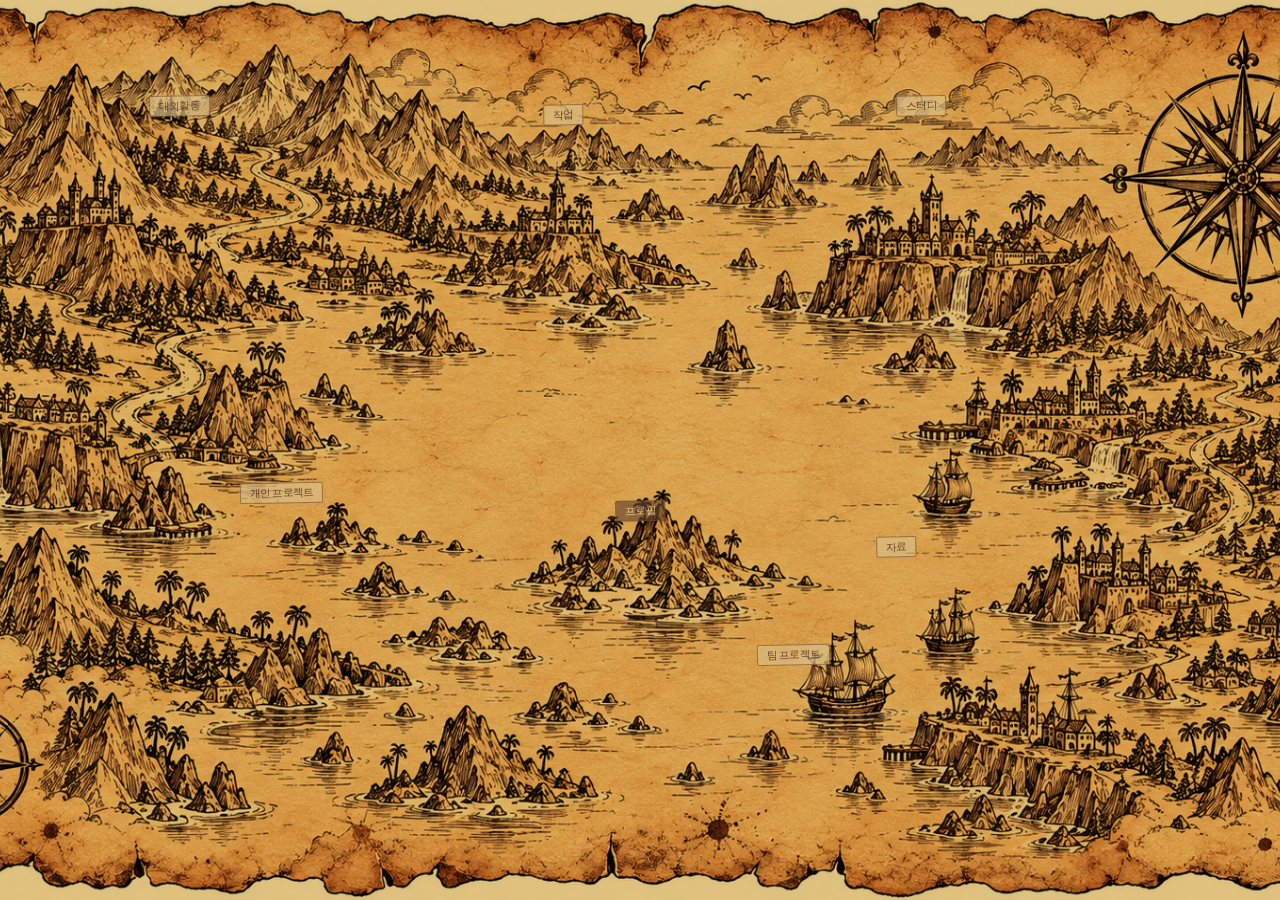
==== index.html @ 4d216008 "refactor: connect landmarks to natural map artwork" ====
<!doctype html>
<html lang="ko">
  <head>
    <meta charset="UTF-8" />
    <meta name="viewport" content="width=device-width, initial-scale=1.0" />
    <meta name="theme-color" content="#101728" />
    <meta name="description" content="보물지도를 따라 프로젝트를 탐방하는 2D 포트폴리오 게임" />
    <title>Dev Sky Archive — Portfolio World</title>
    <link rel="stylesheet" href="./src/styles.css?map=etched-v14" />
  </head>
  <body>
    <div class="app-shell">
      <header class="topbar">
        <button class="brand-button" id="brand-button" type="button" aria-label="하늘섬 맵으로 돌아가기">
          <span class="brand-mark" aria-hidden="true">✦</span>
          <span>
            <strong>DEV SKY ARCHIVE</strong>
            <small>MY PROJECT WORLD / 2026</small>
          </span>
        </button>
        <div class="topbar-status">
          <span class="status-dot"></span>
          <span id="topbar-mode">하늘맵</span>
          <span class="topbar-divider"></span>
          <span>포트폴리오 탐방</span>
        </div>
      </header>

      <main>
        <section class="screen sky-screen" id="sky-screen" aria-labelledby="sky-title">
          <h1 id="sky-title" class="sr-only"><span class="sky-title-line">프로젝트 하늘섬</span><span class="sky-title-line">탐방 월드</span></h1>

          <div class="sky-map-wrap">
            <div class="sky-stage" id="sky-stage" aria-label="프로젝트 보물지도">
              <div class="treasure-map" id="treasure-map"></div>
            </div>
          </div>
          <button class="archive-index-trigger" id="archive-index-trigger" type="button" aria-haspopup="dialog" aria-controls="archive-index-modal" hidden>ARCHIVE INDEX</button>
        </section>

        <div class="archive-modal is-hidden" id="archive-index-modal" role="dialog" aria-modal="true" aria-labelledby="archive-index-title" aria-hidden="true">
          <div class="archive-modal-panel">
            <div class="archive-modal-head">
              <div><p class="eyebrow">REPOSITORY INVENTORY / READ-ONLY</p><h2 id="archive-index-title">ARCHIVE INDEX</h2></div>
              <button class="archive-modal-close" id="archive-index-close" type="button" aria-label="아카이브 인덱스 닫기">ESC <span>×</span></button>
            </div>
            <p class="archive-modal-intro">전시로 큐레이션한 프로젝트뿐 아니라, 학습 기록·도구·실험 레포까지 전체 목록을 확인할 수 있어요.</p>
            <div class="archive-index-meta" id="archive-index-meta">INVENTORY LOADING…</div>
            <div class="archive-index-list" id="archive-index-list" aria-live="polite"></div>
          </div>
        </div>

        <section class="screen island-screen is-hidden" id="island-screen" aria-labelledby="island-title">
          <div class="island-toolbar">
            <button class="back-button" id="back-to-sky" type="button"><span>←</span> 하늘맵</button>
            <div class="island-heading"><p class="eyebrow" id="island-eyebrow">02 / TEAM PROJECTS</p><h1 id="island-title">TEAM PROJECTS</h1></div>
            <div class="island-help"><span class="keycap">WASD</span><span>이동</span><span class="keycap">E</span><span>열기</span></div>
          </div>
          <div class="island-content">
            <div class="game-frame">
              <div class="game-frame-top"><span id="island-subtitle">역할과 협업으로 완성한 것들</span><span class="mini-coords" id="mini-coords">X 48 / Y 32</span></div>
              <div class="game-viewport" id="game-viewport">
                <canvas id="game-canvas" width="960" height="540" aria-label="2D 탑다운 프로젝트 탐방 맵"></canvas>
                <div class="project-markers" id="project-markers"></div>
                <div class="interaction-toast" id="interaction-toast"><span class="toast-key">E</span><span id="interaction-text" aria-live="polite">프로젝트를 열어보기</span></div>
                <div class="player-bubble" aria-hidden="true"><span></span></div>
              </div>
              <div class="game-frame-bottom"><span>2D 프로젝트 탐방 월드</span><span id="island-count" aria-live="polite">프로젝트 전시 2개</span></div>
              <div class="asset-palette" id="asset-palette" aria-label="현재 월드 에셋 팔레트">
                <span class="asset-palette-label">월드 에셋</span>
                <span class="asset-chip" data-asset-id="grass"><i></i>잔디</span>
                <span class="asset-chip" data-asset-id="path"><i></i>길</span>
                <span class="asset-chip" data-asset-id="project-kiosk"><i></i>전시</span>
                <span class="asset-chip" data-asset-id="player"><i></i>플레이어</span>
              </div>
            </div>
            <aside class="island-side-panel">
              <div class="side-panel-label">섬 인덱스</div>
              <p id="island-description">팀 안에서 맡은 역할과 실제 기여를 한눈에 보여주는 섬.</p>
              <div class="project-index" id="project-index"></div>
              <div class="side-note"><span class="note-icon">✦</span><p>프로젝트 표지판에 가까이 가거나 아래 목록을 클릭하면 전시 화면이 열립니다.</p></div>
            </aside>
          </div>
        </section>

        <section class="screen project-screen is-hidden" id="project-screen" aria-labelledby="project-title">
          <div class="project-toolbar">
            <button class="back-button" id="back-to-island" type="button"><span>←</span> 섬으로 돌아가기</button>
            <span class="project-toolbar-meta" id="project-toolbar-meta">프로젝트 전시 / 01</span>
            <button class="close-project" id="close-project" type="button" aria-label="전시 닫기">ESC <span>×</span></button>
          </div>
          <div class="project-exhibit" id="project-exhibit"></div>
        </section>
      </main>
    </div>
    <script type="module" src="./src/app.js?map=etched-v14"></script>
  </body>
</html>
---- src/styles.css ----
:root {
  --ink: #202a3c;
  --muted: #69748a;
  --line: rgba(32, 42, 60, 0.12);
  --cream: #f8f3e9;
  --paper: #fffdf8;
  --night: #111a2b;
  --night-soft: #18243a;
  --sky: #cde7f3;
  --accent: #ff9b71;
  font-family: Inter, ui-sans-serif, system-ui, -apple-system, BlinkMacSystemFont, "Segoe UI", sans-serif;
  color: var(--ink);
  background: var(--night);
  font-synthesis: none;
}

* { box-sizing: border-box; }

html, body { min-height: 100%; margin: 0; }

body {
  min-width: 320px;
  background: var(--night);
  color: var(--ink);
  overflow-x: hidden;
}

button { font: inherit; }

button:focus-visible { outline: 3px solid #f7c66b; outline-offset: 4px; }

.app-shell { min-height: 100vh; position: relative; overflow-x: hidden; background: var(--night); }

.topbar {
  position: fixed;
  z-index: 20;
  inset: 0 0 auto;
  height: 74px;
  display: flex;
  align-items: center;
  justify-content: space-between;
  padding: 0 42px;
  color: #fffaf0;
  background: rgba(17, 26, 43, 0.88);
  border-bottom: 1px solid rgba(255, 255, 255, .09);
  backdrop-filter: blur(18px);
}

.brand-button, .back-button, .close-project { border: 0; cursor: pointer; }

.brand-button { display: flex; align-items: center; gap: 12px; padding: 0; color: inherit; background: transparent; text-align: left; }
.brand-button strong, .brand-button small { display: block; }
.brand-button strong { font: 700 12px/1 ui-monospace, SFMono-Regular, Consolas, monospace; letter-spacing: .12em; }
.brand-button small { margin-top: 6px; color: rgba(255,255,255,.46); font: 10px/1 ui-monospace, SFMono-Regular, Consolas, monospace; letter-spacing: .1em; }
.brand-mark { display: grid; place-items: center; width: 28px; height: 28px; color: #f7c66b; font-size: 22px; }
.topbar-status { display: flex; align-items: center; gap: 10px; color: rgba(255,255,255,.58); font: 10px ui-monospace, SFMono-Regular, Consolas, monospace; letter-spacing: .1em; }
.status-dot { width: 7px; height: 7px; border-radius: 50%; background: #70d0ac; box-shadow: 0 0 0 4px rgba(112,208,172,.1); }
.topbar-divider { height: 14px; width: 1px; background: rgba(255,255,255,.18); }

.screen { min-height: 100vh; padding-top: 74px; }
.is-hidden { display: none !important; }

/* Treasure-map landing screen */
.sky-screen {
  position: relative;
  display: grid;
  grid-template-columns: minmax(320px, .8fr) minmax(520px, 1.65fr);
  grid-template-rows: 1fr auto;
  gap: 24px;
  min-height: 100svh;
  min-height: 100dvh;
  padding: 108px 6vw 26px;
  color: var(--ink);
  background: linear-gradient(180deg, #d8edf3 0%, #c5e4ef 72%, #b6d9e2 100%);
}

.sky-screen::before, .sky-screen::after { content: ""; position: absolute; border-radius: 50%; pointer-events: none; filter: blur(2px); }
.sky-screen::before { width: 520px; height: 180px; right: -80px; top: 110px; background: rgba(255,255,255,.33); transform: rotate(-10deg); }
.sky-screen::after { width: 470px; height: 140px; left: -160px; bottom: 88px; background: rgba(255,255,255,.36); transform: rotate(7deg); }

.sky-intro { position: relative; z-index: 1; align-self: center; max-width: 410px; padding-bottom: 32px; }
.eyebrow { margin: 0 0 18px; color: var(--muted); font: 700 10px/1.2 ui-monospace, SFMono-Regular, Consolas, monospace; letter-spacing: .16em; }
.sky-intro h1 { margin: 0; font-size: clamp(38px, 4vw, 68px); line-height: .98; letter-spacing: -.07em; font-weight: 790; }
.sky-title-line { display: block; overflow-wrap: normal; white-space: nowrap; }
.sky-intro h1 em { color: #596b83; font-style: normal; }
.intro-copy { margin: 26px 0 24px; color: #627389; font-size: 14px; line-height: 1.8; }
.intro-hint { display: inline-flex; align-items: center; gap: 10px; padding: 12px 15px; color: #32465c; background: rgba(255,255,255,.45); border: 1px solid rgba(56,83,104,.16); border-radius: 4px; font: 700 10px ui-monospace, SFMono-Regular, Consolas, monospace; letter-spacing: .1em; }
.mouse-icon { display: grid; place-items: center; width: 17px; height: 17px; color: #f17a67; border: 1px solid currentColor; border-radius: 50%; font-size: 15px; }

.sky-map-wrap { position: relative; z-index: 1; min-height: 500px; align-self: stretch; }
.sky-map-label { display: flex; justify-content: space-between; color: rgba(40,64,82,.78); font: 10px ui-monospace, SFMono-Regular, Consolas, monospace; letter-spacing: .1em; }
.label-top { position: absolute; inset: 0 0 auto; }
.label-bottom { position: absolute; inset: auto 0 0; color: rgba(40,64,82,.68); }
.sky-stage { position: absolute; inset: 30px 0 31px; overflow: hidden; perspective: 900px; }
.sky-stage::before { content: ""; position: absolute; inset: 8% 8%; border: 1px dashed rgba(66, 110, 130, .18); border-radius: 50%; transform: rotateX(68deg) rotateZ(-4deg) scale(1.1); }
.sky-stage::after { content: ""; position: absolute; left: 50%; top: 51%; width: 230px; height: 80px; border-radius: 50%; background: rgba(101, 155, 173, .15); transform: translate(-50%,-50%) rotateX(68deg); filter: blur(14px); }

.cloud { position: absolute; border-radius: 50%; background: rgba(255,255,255,.58); filter: blur(1px); }
.cloud::before, .cloud::after { content: ""; position: absolute; border-radius: inherit; background: inherit; }
.cloud-a { width: 170px; height: 35px; left: 3%; top: 30%; }
.cloud-a::before { width: 76px; height: 56px; left: 35px; top: -22px; }
.cloud-a::after { width: 62px; height: 44px; left: 94px; top: -12px; }
.cloud-b { width: 190px; height: 38px; right: 2%; bottom: 21%; }
.cloud-b::before { width: 95px; height: 62px; left: 26px; top: -27px; }
.cloud-b::after { width: 71px; height: 50px; right: 16px; top: -18px; }
.cloud-c { width: 90px; height: 20px; left: 47%; top: 4%; opacity: .55; }

.route { position: absolute; height: 1px; border-top: 1px dashed rgba(65, 104, 126, .35); transform-origin: left center; }
.route-one { width: 190px; left: 30%; top: 42%; transform: rotate(-30deg); }
.route-two { width: 215px; left: 41%; top: 50%; transform: rotate(25deg); }
.route-three { width: 150px; left: 32%; top: 67%; transform: rotate(-2deg); }
.map-center-marker { position: absolute; left: 49%; top: 52%; z-index: 2; display: grid; place-items: center; color: #5c7082; font: 9px ui-monospace, SFMono-Regular, Consolas, monospace; letter-spacing: .12em; transform: translate(-50%, -50%); }
.map-center-marker i { display: block; width: 14px; height: 14px; margin-top: 8px; border: 2px solid #f17a67; border-radius: 50%; background: #fff4df; box-shadow: 0 0 0 7px rgba(241,122,103,.12); }

#island-list { position: absolute; inset: 0; }
.island-button { position: absolute; left: var(--island-x); top: var(--island-y); z-index: 3; width: 152px; height: 122px; padding: 0; border: 0; background: transparent; cursor: pointer; transform: translate(-50%, -50%) scale(var(--island-scale)) rotateX(55deg) rotateZ(-4deg); transform-style: preserve-3d; transition: transform .3s ease, filter .3s ease; }
.island-button:hover { z-index: 6; filter: saturate(1.12); transform: translate(-50%, -50%) scale(calc(var(--island-scale) * 1.08)) rotateX(55deg) rotateZ(-4deg) translateY(-8px); }
.island-button:focus-visible { z-index: 7; outline: 2px solid #f17a67; outline-offset: 8px; filter: saturate(1.15) drop-shadow(0 12px 12px rgba(43, 74, 92, .2)); transform: translate(-50%, -50%) scale(calc(var(--island-scale) * 1.08)) rotateX(55deg) rotateZ(-4deg) translateY(-8px); }
.island-shadow { position: absolute; left: 8px; top: 21px; width: 140px; height: 94px; border-radius: 40% 60% 55% 45%; background: rgba(74, 112, 135, .33); transform: translateZ(-22px) translateY(17px) scale(.94); filter: blur(6px); }
.island-rock { position: absolute; left: 12px; top: 15px; width: 130px; height: 84px; clip-path: polygon(6% 32%, 19% 12%, 39% 4%, 62% 11%, 91% 22%, 98% 51%, 83% 74%, 57% 86%, 32% 82%, 9% 68%); background: #6c7183; transform: translateZ(-6px) translateY(22px); }
.island-land { position: absolute; left: 2px; top: 0; width: 146px; height: 80px; clip-path: polygon(6% 34%, 18% 9%, 39% 1%, 63% 10%, 91% 21%, 98% 48%, 83% 68%, 57% 82%, 31% 79%, 8% 61%); background: var(--island-color); box-shadow: inset 0 -8px 0 rgba(45,64,73,.16); }
.island-land::before { content: ""; position: absolute; inset: 15px 25px 18px; background: rgba(255,255,255,.16); clip-path: polygon(0 30%, 26% 0, 52% 15%, 81% 10%, 100% 40%, 74% 88%, 36% 100%, 10% 75%); }
.island-land i { position: absolute; display: block; width: 14px; height: 20px; border-radius: 50% 50% 45% 45%; background: #4e936d; box-shadow: 5px 4px 0 #367557; }
.island-land i:nth-child(1) { left: 30px; top: 24px; }.island-land i:nth-child(2) { left: 83px; top: 33px; transform: scale(.75); }.island-land i:nth-child(3) { left: 109px; top: 15px; transform: scale(.65); }
.island-flag { position: absolute; z-index: 3; top: 3px; left: 62px; display: grid; place-items: center; width: 26px; height: 21px; color: #fff7eb; background: #31435a; border-radius: 3px 3px 3px 0; transform: translateZ(9px); font: 700 10px ui-monospace, monospace; }
.island-card { position: absolute; z-index: 4; left: 50%; top: 48px; display: grid; justify-items: center; min-width: 110px; padding: 9px 12px 8px; color: #25344b; background: rgba(255,253,248,.93); border: 1px solid rgba(36,52,75,.14); border-radius: 4px; box-shadow: 0 9px 0 rgba(49,70,84,.12), 0 16px 24px rgba(55,96,116,.14); transform: translateZ(26px) translateX(-50%) rotateX(-55deg) rotateZ(4deg); }
.island-icon { color: var(--island-color); font-size: 18px; line-height: 18px; }
.island-name { margin-top: 4px; font: 800 11px ui-monospace, SFMono-Regular, Consolas, monospace; letter-spacing: .08em; }
.island-subtitle { margin-top: 4px; color: #8b96a5; font: 8px ui-monospace, SFMono-Regular, Consolas, monospace; letter-spacing: .1em; }

.sky-footer { position: relative; z-index: 1; grid-column: 1 / -1; display: flex; align-items: end; justify-content: space-between; padding-top: 19px; border-top: 1px solid rgba(43, 74, 92, .14); }
.footer-kicker { display: block; margin-bottom: 7px; color: #536d80; font: 9px ui-monospace, monospace; letter-spacing: .12em; }
.sky-footer strong { color: #233b50; font-size: 13px; }
.sky-footer-tools { display: flex; align-items: end; gap: 24px; }
.sky-legend { display: flex; gap: 18px; color: #6c8291; font: 9px ui-monospace, monospace; letter-spacing: .08em; }
.legend-dot { display: inline-block; width: 7px; height: 7px; margin-right: 5px; border-radius: 50%; background: var(--accent); }.legend-team { background: #8aa8ff; }.legend-lab { background: #8dceb5; }
.archive-index-trigger { display: inline-flex; align-items: center; gap: 12px; padding: 10px 12px; color: #29435a; background: rgba(255,253,248,.62); border: 1px solid rgba(48,76,96,.28); border-radius: 3px; cursor: pointer; font: 700 9px ui-monospace, monospace; letter-spacing: .08em; transition: background .2s ease, transform .2s ease, border-color .2s ease; }.archive-index-trigger span { color: #5f7787; font-size: 8px; }.archive-index-trigger:hover, .archive-index-trigger:focus-visible { background: rgba(255,253,248,.96); border-color: rgba(48,76,96,.5); transform: translateY(-2px); }
.archive-modal { position: fixed; z-index: 30; inset: 0; display: grid; place-items: center; padding: 90px 5vw 32px; background: rgba(12, 21, 34, .68); backdrop-filter: blur(12px); }.archive-modal-panel { display: flex; flex-direction: column; width: min(920px, 100%); max-height: min(760px, calc(100vh - 122px)); padding: 30px 32px 25px; overflow: hidden; color: #fffaf0; background: #152238; border: 1px solid rgba(255,255,255,.15); box-shadow: 0 28px 90px rgba(0,0,0,.35); }.archive-modal-head { display: flex; align-items: start; justify-content: space-between; gap: 20px; }.archive-modal-head .eyebrow { margin-bottom: 10px; color: #f7c66b; }.archive-modal-head h2 { margin: 0; color: #fff9ec; font-size: clamp(28px, 5vw, 52px); letter-spacing: -.06em; }.archive-modal-close { display: inline-flex; align-items: center; gap: 10px; padding: 5px 0; color: rgba(255,255,255,.55); background: transparent; border: 0; cursor: pointer; font: 10px ui-monospace, monospace; }.archive-modal-close span { color: #f7c66b; font-size: 20px; }.archive-modal-intro { max-width: 640px; margin: 18px 0 10px; color: rgba(255,255,255,.6); font-size: 13px; line-height: 1.65; }.archive-index-meta { padding: 10px 0 14px; color: #8fd0bd; border-bottom: 1px solid rgba(255,255,255,.1); font: 9px ui-monospace, monospace; letter-spacing: .1em; }.archive-index-list { display: grid; gap: 22px; padding: 20px 3px 5px 0; overflow: auto; scrollbar-color: #405778 transparent; }.archive-index-group { display: grid; gap: 10px; }.archive-index-group-head { display: flex; align-items: center; justify-content: space-between; color: #f7c66b; }.archive-index-group-head h3 { margin: 0; font: 10px ui-monospace, monospace; letter-spacing: .13em; }.archive-index-group-head span { color: rgba(255,255,255,.35); font: 10px ui-monospace, monospace; }.archive-index-items { display: grid; grid-template-columns: repeat(2, minmax(0, 1fr)); gap: 7px; }.archive-index-item { display: flex; align-items: start; justify-content: space-between; gap: 12px; min-height: 66px; padding: 11px 12px; background: rgba(255,255,255,.045); border: 1px solid rgba(255,255,255,.08); }.archive-index-item strong { display: block; color: rgba(255,255,255,.87); font-size: 12px; }.archive-index-item p { margin: 5px 0 0; color: rgba(255,255,255,.44); font-size: 10px; line-height: 1.4; }.archive-index-item > span { flex: 0 0 auto; max-width: 120px; color: rgba(255,255,255,.3); text-align: right; font: 8px/1.4 ui-monospace, monospace; }.archive-index-empty { color: rgba(255,255,255,.55); font-size: 13px; line-height: 1.6; }

/* 2D top-down island */
.island-screen, .project-screen { color: #fffaf0; background: var(--night); }
.island-toolbar, .project-toolbar { position: relative; z-index: 2; display: flex; align-items: center; justify-content: space-between; min-height: 106px; padding: 26px 5vw 20px; border-bottom: 1px solid rgba(255,255,255,.09); }
.back-button { display: inline-flex; align-items: center; gap: 10px; padding: 10px 0; color: rgba(255,255,255,.72); background: transparent; font: 700 10px ui-monospace, monospace; letter-spacing: .1em; transition: color .2s ease; }.back-button:hover { color: #fff5df; }.back-button span { color: #f7c66b; font-size: 18px; }
.island-heading { position: absolute; left: 50%; text-align: center; transform: translateX(-50%); }.island-heading .eyebrow { margin-bottom: 9px; color: rgba(255,255,255,.48); }.island-heading h1 { margin: 0; color: #fff8ec; font-size: clamp(20px, 2vw, 30px); letter-spacing: -.04em; }
.island-help { display: flex; align-items: center; gap: 8px; color: rgba(255,255,255,.42); font: 9px ui-monospace, monospace; letter-spacing: .1em; }.keycap { display: inline-grid; place-items: center; min-width: 27px; height: 24px; padding: 0 6px; color: #dce8e8; background: #273852; border: 1px solid #425474; border-bottom-width: 3px; border-radius: 4px; font-weight: 700; }
.island-content { display: grid; grid-template-columns: minmax(0, 1fr) 260px; gap: 26px; max-width: 1380px; margin: 0 auto; padding: 38px 5vw 46px; }
.game-frame { min-width: 0; padding: 12px; background: #202e45; border: 1px solid rgba(255,255,255,.14); box-shadow: 0 26px 55px rgba(0,0,0,.22); }.game-frame-top, .game-frame-bottom { display: flex; justify-content: space-between; padding: 6px 3px 11px; color: rgba(255,255,255,.47); font: 9px ui-monospace, monospace; letter-spacing: .1em; }.game-frame-bottom { padding: 11px 3px 1px; color: rgba(255,255,255,.32); }.mini-coords { color: var(--island-accent); }
.game-viewport { position: relative; overflow: hidden; aspect-ratio: 16 / 9; background: #b8d8bd; border: 2px solid #0b1422; image-rendering: pixelated; }.game-viewport canvas { display: block; width: 100%; height: 100%; image-rendering: pixelated; }
.project-markers { position: absolute; inset: 0; pointer-events: none; }.project-marker { position: absolute; left: var(--marker-left); top: var(--marker-top); display: grid; justify-items: center; padding: 0; color: #26374d; border: 0; background: transparent; cursor: pointer; pointer-events: auto; transform: translate(-50%, -50%); transition: filter .2s ease, transform .2s ease; }.project-marker:hover, .project-marker:focus-visible { z-index: 2; filter: drop-shadow(0 7px 5px rgba(31, 43, 65, .25)); transform: translate(-50%, -50%) scale(1.06); }.project-marker:hover .marker-label, .project-marker:focus-visible .marker-label { color: #fff9e8; background: #1f2b41; }.project-marker:focus-visible { outline: 2px solid #f7c66b; outline-offset: 7px; }.marker-pulse { position: absolute; top: 5px; width: 35px; height: 35px; border: 2px solid var(--marker-color); border-radius: 50%; opacity: .35; animation: pulse 1.8s infinite; }.marker-pin { position: relative; display: grid; place-items: center; width: 29px; height: 29px; color: #fff6e3; background: var(--marker-color); border: 2px solid #fff5db; border-radius: 50%; box-shadow: 0 5px 0 rgba(37,56,66,.3); font-size: 17px; }.marker-label { position: relative; margin-top: 9px; padding: 4px 6px; color: #30465a; background: rgba(255,251,237,.88); font: 700 9px ui-monospace, monospace; letter-spacing: .06em; }
@keyframes pulse { 0%,100% { transform: scale(.86); opacity: .2; } 50% { transform: scale(1.2); opacity: .6; } }
.interaction-toast { position: absolute; left: 50%; bottom: 20px; display: flex; align-items: center; gap: 9px; padding: 8px 11px; color: #fef4dc; background: rgba(25,37,54,.9); border: 1px solid rgba(255,255,255,.16); border-radius: 3px; opacity: 0; transform: translate(-50%, 10px); transition: opacity .2s ease, transform .2s ease; pointer-events: none; font: 10px ui-monospace, monospace; }.interaction-toast.is-visible { opacity: 1; transform: translate(-50%, 0); }.toast-key { display: grid; place-items: center; width: 22px; height: 22px; color: #1d2c42; background: #f7c66b; border-radius: 3px; font-weight: 800; }
.island-side-panel { align-self: start; padding-top: 12px; }.side-panel-label, .dossier-label { color: rgba(255,255,255,.36); font: 9px ui-monospace, monospace; letter-spacing: .15em; }.island-side-panel > p { margin: 13px 0 28px; color: rgba(255,255,255,.66); font-size: 13px; line-height: 1.7; }.project-index { display: grid; gap: 8px; }.project-index-item { display: grid; grid-template-columns: 27px 1fr 18px; gap: 10px; align-items: start; padding: 13px 9px; color: #fdf3df; text-align: left; background: #19263a; border: 1px solid rgba(255,255,255,.08); cursor: pointer; transition: transform .2s ease, border-color .2s ease, background .2s ease; }.project-index-item:hover { background: #273852; border-color: rgba(247,198,107,.45); transform: translateX(-4px); }.index-number { color: #f7c66b; font: 10px ui-monospace, monospace; }.project-index-item strong, .project-index-item small { display: block; }.project-index-item strong { font-size: 12px; }.project-index-item small { margin-top: 5px; color: rgba(255,255,255,.43); font-size: 10px; line-height: 1.4; }.index-arrow { color: rgba(255,255,255,.4); font-size: 18px; }.side-note { display: flex; gap: 10px; margin-top: 32px; padding-top: 18px; border-top: 1px solid rgba(255,255,255,.09); }.note-icon { color: #f7c66b; }.side-note p { margin: 0; color: rgba(255,255,255,.4); font-size: 11px; line-height: 1.6; }

/* Project exhibit */
.exhibit-meta { display: grid; gap: 7px; margin-top: 22px; padding-top: 15px; border-top: 1px solid rgba(255,255,255,.1); }.exhibit-meta span { display: flex; flex-wrap: wrap; gap: 8px; color: rgba(255,255,255,.55); font: 9px/1.4 ui-monospace, monospace; }.exhibit-meta b { min-width: 98px; color: var(--project-color); font-weight: 500; letter-spacing: .08em; }
.project-screen { min-height: 100vh; background: radial-gradient(circle at 68% 20%, #2a3853, #111a2b 54%); }.project-toolbar { min-height: 86px; }.project-toolbar-meta { color: rgba(255,255,255,.42); font: 9px ui-monospace, monospace; letter-spacing: .12em; }.close-project { display: inline-flex; align-items: center; gap: 10px; padding: 8px 0; color: rgba(255,255,255,.48); background: transparent; font: 10px ui-monospace, monospace; letter-spacing: .08em; }.close-project:hover { color: #fff7e7; }.close-project span { color: #f7c66b; font-size: 21px; }
.project-exhibit { max-width: 1360px; margin: 0 auto; padding: 60px 5vw 80px; }.exhibit-grid { display: grid; grid-template-columns: minmax(230px, .75fr) minmax(390px, 1.3fr) minmax(210px, .72fr); gap: 50px; align-items: center; }.exhibit-copy { align-self: center; }.exhibit-copy .eyebrow { color: var(--project-color); }.exhibit-copy h1 { margin: 0; color: #fff9ec; font-size: clamp(50px, 6vw, 94px); line-height: .88; letter-spacing: -.08em; }.exhibit-summary { max-width: 300px; margin: 25px 0; color: rgba(255,255,255,.67); font-size: 15px; line-height: 1.6; }.project-tags { display: flex; flex-wrap: wrap; gap: 7px; }.project-tags span { padding: 6px 8px; color: #d7e4e6; background: rgba(255,255,255,.08); border: 1px solid rgba(255,255,255,.1); border-radius: 2px; font: 9px ui-monospace, monospace; }.exhibit-actions { display: flex; align-items: center; gap: 16px; margin-top: 30px; }.primary-action { display: inline-flex; align-items: center; padding: 11px 13px; color: #25344a; background: var(--project-color); border: 0; border-radius: 3px; cursor: pointer; font: 700 10px ui-monospace, monospace; text-decoration: none; }.primary-action:disabled { cursor: not-allowed; opacity: .62; }.primary-action span { margin-left: 8px; font-size: 15px; }.text-action { padding: 0; color: rgba(255,255,255,.46); background: transparent; border: 0; cursor: pointer; font-size: 11px; }.text-action:hover { color: #fff7e7; }
.exhibit-visual-wrap { position: relative; min-width: 0; padding-top: 22px; }.visual-kicker { position: absolute; inset: 0 0 auto; display: flex; justify-content: space-between; color: rgba(255,255,255,.36); font: 9px ui-monospace, monospace; letter-spacing: .12em; }.preview-window { position: relative; z-index: 1; aspect-ratio: 1.15 / 1; overflow: hidden; padding: 18px; color: #2c3a4f; background: #f6f1e7; border: 8px solid #26354d; box-shadow: 14px 18px 0 rgba(9,17,30,.24), 0 0 0 1px rgba(255,255,255,.14); transform: rotate(-2deg); }.preview-nav { display: flex; align-items: center; justify-content: space-between; color: #8490a0; font: 9px ui-monospace, monospace; }.preview-logo { color: #354158; font-weight: 800; letter-spacing: .05em; }.preview-avatar { display: grid; place-items: center; width: 22px; height: 22px; color: #fff6eb; background: var(--project-color); border-radius: 50%; font: 8px ui-monospace, monospace; }.archive-window { color: #4d426b; background: #f1e8f7; }.archive-window .preview-logo { color: #45375f; }.archive-live { color: #9678bd; font-size: 8px; }.archive-stage { position: relative; height: 205px; margin-top: 17px; overflow: hidden; background: linear-gradient(145deg, #cbe8dc 0 55%, #a8d5c8 55%); border: 1px solid #b4d2c6; }.archive-stage::before, .archive-stage::after { position: absolute; content: ''; border-radius: 50%; background: rgba(255,255,255,.35); }.archive-stage::before { width: 120px; height: 45px; left: 24px; top: 24px; }.archive-stage::after { width: 150px; height: 50px; right: -25px; bottom: 22px; }.archive-route { position: absolute; height: 2px; border-top: 2px dashed rgba(115,94,156,.55); transform-origin: left center; }.archive-route-one { width: 132px; left: 28%; top: 34%; transform: rotate(28deg); }.archive-route-two { width: 125px; left: 45%; top: 67%; transform: rotate(-27deg); }.archive-island { position: absolute; z-index: 1; display: grid; place-items: center; width: 48px; height: 34px; color: #fff9ed; background: #b897d5; border: 3px solid #fff3df; border-radius: 50%; box-shadow: 0 7px 0 rgba(101,77,121,.18); font: 700 9px ui-monospace, monospace; font-style: normal; }.archive-island-one { left: 19%; top: 20%; }.archive-island-two { left: 45%; top: 50%; background: #ee9f83; }.archive-island-three { right: 13%; top: 27%; background: #79c4b2; }.archive-player { position: absolute; z-index: 2; left: 49%; bottom: 16%; padding: 4px 5px; color: #fff9ed; background: #4d426b; font: 8px ui-monospace, monospace; }.archive-caption { margin-top: 15px; color: #8a7398; text-align: center; font: 9px ui-monospace, monospace; }
.exhibit-dossier { align-self: stretch; padding: 17px 0 0 25px; border-left: 1px solid rgba(255,255,255,.12); }.dossier-block { padding: 21px 0; border-bottom: 1px solid rgba(255,255,255,.1); }.dossier-block > span { display: block; margin-bottom: 10px; color: var(--project-color); font: 9px ui-monospace, monospace; letter-spacing: .13em; }.dossier-block strong { display: block; color: rgba(255,255,255,.8); font-size: 12px; line-height: 1.6; }.flow-list { display: grid; gap: 12px; }.flow-list > div { position: relative; display: grid; grid-template-columns: 25px 1fr; gap: 8px; align-items: center; }.flow-list i { display: grid; place-items: center; width: 22px; height: 22px; color: #233149; background: var(--project-color); border-radius: 50%; font: 9px ui-monospace, monospace; font-style: normal; }.flow-list b { color: rgba(255,255,255,.72); font-size: 11px; font-weight: 500; }.flow-arrow { position: absolute; left: 7px; top: 24px; color: rgba(255,255,255,.26); font-size: 12px; }.dossier-note p { margin: 0; color: rgba(255,255,255,.54); font-size: 11px; line-height: 1.7; }.timeline-list { display: grid; gap: 13px; }.timeline-item { display: grid; grid-template-columns: 27px 1fr; gap: 8px; align-items: start; }.timeline-phase { display: grid; place-items: center; width: 23px; height: 23px; color: #233149; background: var(--project-color); border-radius: 50%; font: 8px ui-monospace, monospace; }.timeline-item strong { color: rgba(255,255,255,.78); font-size: 11px; }.timeline-item p { margin: 4px 0 0; color: rgba(255,255,255,.48); font-size: 10px; line-height: 1.55; }.timeline-source { display: block; margin-top: 15px; color: rgba(255,255,255,.27); font: 8px ui-monospace, monospace; line-height: 1.5; }

@media (max-width: 1050px) {
  .sky-screen { grid-template-columns: 1fr; grid-template-rows: auto 520px auto; padding-top: 120px; }.sky-intro { max-width: 700px; padding-bottom: 0; }.sky-intro h1 { font-size: clamp(42px, 7vw, 70px); }.sky-map-wrap { min-height: 520px; }.sky-footer-tools { flex-direction: column; align-items: end; gap: 12px; }.exhibit-grid { grid-template-columns: 1fr 1.2fr; gap: 34px; }.exhibit-dossier { grid-column: 1 / -1; display: grid; grid-template-columns: .7fr 1fr 1.2fr; gap: 24px; padding: 24px 0 0; border-top: 1px solid rgba(255,255,255,.12); border-left: 0; }.dossier-block { padding: 0; border-bottom: 0; }.dossier-label { grid-column: 1 / -1; }.dossier-note { border-left: 1px solid rgba(255,255,255,.12); padding-left: 24px; }
}

@media (max-width: 760px) {
  .topbar { height: 62px; padding: 0 18px; }.topbar-status { display: none; }.screen { padding-top: 62px; }.sky-screen { min-height: 100svh; padding: 94px 20px 26px; grid-template-rows: auto 460px auto; gap: 12px; }.sky-intro h1 { font-size: 44px; }.sky-title-line { white-space: normal; }.intro-copy { margin: 18px 0; font-size: 12px; }.sky-map-wrap { min-height: 460px; }.sky-stage { inset: 25px 0 27px; }.island-button { width: 112px; height: 98px; }.island-shadow { width: 102px; height: 72px; }.island-rock { width: 94px; height: 62px; }.island-land { width: 106px; height: 58px; }.island-flag { left: 45px; top: 2px; }.island-card { min-width: 82px; padding: 6px 8px; top: 34px; }.island-name { font-size: 8px; }.island-subtitle { font-size: 6px; }.island-icon { font-size: 13px; }.route-one { width: 112px; }.route-two { width: 120px; }.route-three { width: 90px; }.sky-footer { display: block; }.sky-footer-tools { display: grid; gap: 16px; margin-top: 14px; }.sky-legend { margin-top: 0; gap: 12px; font-size: 8px; }.archive-index-trigger { justify-content: space-between; width: 100%; }.archive-modal { padding: 78px 12px 14px; }.archive-modal-panel { max-height: calc(100vh - 92px); padding: 22px 17px 17px; }.archive-modal-intro { font-size: 12px; }.archive-index-items { grid-template-columns: 1fr; }.archive-index-item > span { max-width: 100px; }
  .island-toolbar, .project-toolbar { min-height: 92px; padding: 17px 20px; }.island-heading { width: 170px; }.island-heading h1 { font-size: 17px; }.island-heading .eyebrow { margin-bottom: 6px; font-size: 8px; }.island-help { display: none; }.island-content { display: block; padding: 20px; }.game-frame { padding: 7px; }.game-frame-top, .game-frame-bottom { font-size: 7px; }.island-side-panel { padding: 26px 3px 0; }.island-side-panel > p { margin-bottom: 18px; }.side-note { margin-top: 22px; }.project-index-item { padding: 11px 7px; }
  .project-toolbar-meta { display: none; }.project-exhibit { padding: 35px 20px 60px; }.exhibit-grid { grid-template-columns: 1fr; gap: 34px; }.exhibit-copy h1 { font-size: 66px; }.exhibit-summary { margin: 18px 0; font-size: 13px; }.exhibit-visual-wrap { order: 2; }.exhibit-dossier { order: 3; display: block; padding: 18px 0 0; border-top: 1px solid rgba(255,255,255,.12); border-left: 0; }.dossier-label { margin-bottom: 7px; }.dossier-block { padding: 18px 0; border-bottom: 1px solid rgba(255,255,255,.1); }.dossier-note { padding-left: 0; border-left: 0; }.preview-window { border-width: 5px; padding: 12px; }.machine-row { grid-template-columns: 22px 1fr auto; gap: 5px; padding: 6px; }.machine-row b { font-size: 8px; }.machine-row small { font-size: 7px; }.machine-icon { width: 20px; height: 20px; font-size: 12px; }.washer-body { margin-top: 18px; }.washer-body h4 { font-size: 17px; margin: 5px 0 12px; }.kanban { gap: 4px; }.kanban > div { min-height: 118px; padding: 5px; }.kanban b { padding: 5px 4px; font-size: 7px; }.kanban small { margin-bottom: 7px; font-size: 6px; }.repo-flow { margin-top: 15px; font-size: 7px; }.motion-stage { height: 145px; }.motion-card { width: 110px; padding: 13px; }.motion-card strong { font-size: 18px; }.graph-stage { height: 145px; }.graph-node { width: 28px; height: 28px; font-size: 10px; }.line-a { width: 90px; }.line-b { width: 90px; }.line-c { width: 55px; }.graph-code { margin-top: 12px; font-size: 7px; }
}

.exhibit-materials { margin-top: 74px; padding-top: 25px; border-top: 1px solid rgba(255,255,255,.12); }.materials-heading { display: flex; align-items: end; justify-content: space-between; gap: 20px; }.materials-kicker { display: block; margin-bottom: 10px; color: #f7c66b; font: 9px ui-monospace, monospace; letter-spacing: .14em; }.materials-heading h2 { margin: 0; color: #fff9ec; font-size: clamp(28px, 4vw, 48px); letter-spacing: -.06em; }.materials-status { color: rgba(255,255,255,.38); font: 9px ui-monospace, monospace; letter-spacing: .1em; }.materials-intro { max-width: 580px; margin: 15px 0 22px; color: rgba(255,255,255,.5); font-size: 12px; line-height: 1.65; }.materials-grid { display: grid; grid-template-columns: repeat(4, minmax(0, 1fr)); gap: 12px; }.material-card { min-width: 0; padding: 11px; background: rgba(255,255,255,.045); border: 1px solid rgba(255,255,255,.11); }.material-art { position: relative; height: 112px; margin-bottom: 14px; overflow: hidden; color: rgba(255,255,255,.56); background: #1d2c42; border: 1px solid rgba(255,255,255,.1); }.material-art::before { position: absolute; inset: 14px; content: ''; border: 1px dashed rgba(255,255,255,.2); }.material-art::after { position: absolute; left: 22%; top: 33%; width: 56%; height: 32%; content: ''; border: 1px solid rgba(255,255,255,.24); background: rgba(255,255,255,.06); transform: rotate(-5deg); }.material-art > span { position: absolute; z-index: 1; top: 9px; left: 10px; font: 8px ui-monospace, monospace; letter-spacing: .11em; }.material-art > b { position: absolute; z-index: 2; right: 10px; bottom: 9px; color: #f7c66b; font: 700 7px ui-monospace, monospace; letter-spacing: .07em; }.material-art > i { position: absolute; z-index: 1; left: 40%; top: 43%; width: 20%; height: 14%; border: 1px solid rgba(247,198,107,.65); background: rgba(247,198,107,.16); transform: rotate(12deg); }.material-screen .material-art { background: linear-gradient(145deg, #334b67, #1b293d); }.material-system .material-art { background: linear-gradient(145deg, #284c50, #1b293d); }.material-role .material-art { background: linear-gradient(145deg, #5b4b69, #1b293d); }.material-evidence .material-art { background: linear-gradient(145deg, #68543c, #1b293d); }.material-card-head { display: flex; align-items: center; justify-content: space-between; gap: 8px; color: #f7c66b; font: 8px ui-monospace, monospace; letter-spacing: .1em; }.material-card-head em { padding: 3px 5px; color: #17253a; background: #f7c66b; font-style: normal; font-weight: 800; }.material-card h3 { margin: 10px 0 7px; color: rgba(255,255,255,.85); font-size: 13px; line-height: 1.3; }.material-card p { min-height: 52px; margin: 0 0 12px; color: rgba(255,255,255,.48); font-size: 10px; line-height: 1.55; }.material-card small { color: rgba(255,255,255,.3); font: 8px ui-monospace, monospace; letter-spacing: .08em; }
.material-portfolio .material-art { background: linear-gradient(145deg, #69526d, #1b293d); }.material-selfintro .material-art { background: linear-gradient(145deg, #496276, #1b293d); }.material-project .material-art { background: linear-gradient(145deg, #766044, #1b293d); }.material-other .material-art { background: linear-gradient(145deg, #53614a, #1b293d); }

@media (max-width: 1050px) {
  .materials-grid { grid-template-columns: repeat(2, minmax(0, 1fr)); }
}

@media (max-width: 760px) {
  .exhibit-materials { margin-top: 48px; }
  .materials-heading { display: block; }
  .materials-status { display: block; margin-top: 12px; }
  .material-card p { min-height: 0; }
}

/* The sky landing is a quiet playable map: islands, their names, and clouds only. */
.sr-only { position: absolute; width: 1px; height: 1px; padding: 0; margin: -1px; overflow: hidden; clip: rect(0, 0, 0, 0); white-space: nowrap; border: 0; }

@media (prefers-reduced-motion: reduce) {
  *, *::before, *::after { animation-duration: .001ms !important; animation-iteration-count: 1 !important; scroll-behavior: auto !important; transition-duration: .001ms !important; }
}

/* Pixel asset layer: world artwork lives in assets/, layout owns composition. */
.cloud { width: 160px; height: 48px; border-radius: 0; background: transparent; filter: none; object-fit: contain; image-rendering: pixelated; }
.cloud::before, .cloud::after { display: none; }
.cloud-a { left: 3%; top: 29%; }
.cloud-b { right: 2%; bottom: 20%; width: 190px; }
.cloud-c { left: 47%; top: 3%; width: 90px; opacity: .55; }

.island-button { width: 192px; height: 150px; transform: translate(-50%, -50%) scale(var(--island-scale)); }
.island-button:hover, .island-button:focus-visible { transform: translate(-50%, -50%) scale(calc(var(--island-scale) * 1.08)) translateY(-8px); }
.island-asset { position: absolute; inset: 0; width: 192px; height: 128px; object-fit: contain; image-rendering: pixelated; filter: drop-shadow(0 14px 7px rgba(42, 72, 88, .2)); }
.island-flag { top: 2px; left: 84px; }
.island-card { top: 92px; min-width: 126px; padding: 8px 10px 7px; transform: translateZ(26px) translateX(-50%); }
.island-icon { display: none; }

.marker-pin img { width: 18px; height: 18px; object-fit: contain; image-rendering: pixelated; }
.project-marker:hover .marker-pin, .project-marker:focus-visible .marker-pin { background: #f7c66b; }

.asset-palette { display: flex; flex-wrap: wrap; align-items: center; gap: 7px; padding: 10px 3px 2px; border-top: 1px solid rgba(255,255,255,.08); }
.asset-palette-label { margin-right: 4px; color: rgba(255,255,255,.3); font: 8px ui-monospace, monospace; letter-spacing: .12em; }
.asset-chip { display: inline-flex; align-items: center; gap: 5px; padding: 4px 6px; color: rgba(255,255,255,.53); background: #17243a; border: 1px solid rgba(255,255,255,.1); font: 8px ui-monospace, monospace; letter-spacing: .08em; }
.asset-chip i { display: inline-block; width: 8px; height: 8px; background: #9acb82; border: 1px solid rgba(255,255,255,.4); image-rendering: pixelated; }
.asset-chip:nth-of-type(3) i { background: #dbc18b; }
.asset-chip:nth-of-type(4) i { background: #b7dc91; }
.asset-chip:nth-of-type(5) i { background: #3e4e64; }

/* Project material cards open a readable temporary document without changing the map art direction. */
.material-card { display: block; width: 100%; min-width: 0; color: inherit; font: inherit; text-align: left; cursor: pointer; appearance: none; transition: transform .2s ease, border-color .2s ease, background .2s ease; }
.material-card:hover, .material-card[aria-expanded="true"] { transform: translateY(-3px); background: rgba(255,255,255,.08); border-color: #f7c66b; }
.materials-reader { margin-top: 18px; padding: clamp(18px, 3vw, 30px); color: rgba(255,255,255,.72); background: linear-gradient(135deg, rgba(247,198,107,.11), rgba(255,255,255,.045)); border: 1px solid rgba(247,198,107,.35); border-left: 3px solid #f7c66b; scroll-margin-top: 24px; }
.material-reader-head { display: flex; align-items: start; justify-content: space-between; gap: 24px; }
.material-reader-kicker { display: block; margin-bottom: 9px; color: #f7c66b; font: 9px ui-monospace, monospace; letter-spacing: .15em; }
.material-reader-head h3 { margin: 0; color: #fff9ec; font-size: clamp(20px, 3vw, 32px); letter-spacing: -.04em; }
.material-reader-close { flex: 0 0 auto; padding: 7px 9px; color: rgba(255,255,255,.72); background: transparent; border: 1px solid rgba(255,255,255,.2); cursor: pointer; }
.material-reader-close:hover { color: #fff9ec; border-color: #f7c66b; }
.material-reader-close span { margin-left: 8px; color: #f7c66b; font: 8px ui-monospace, monospace; }
.material-reader-meta { display: flex; align-items: center; flex-wrap: wrap; gap: 9px 16px; margin: 19px 0 22px; color: rgba(255,255,255,.42); font: 9px ui-monospace, monospace; letter-spacing: .08em; }
.material-reader-meta em { padding: 4px 6px; color: #17253a; background: #f7c66b; font-style: normal; font-weight: 800; }
.material-reader-grid { display: grid; grid-template-columns: minmax(0, 1.3fr) minmax(230px, .7fr); gap: 28px; }
.material-reader-copy { max-width: 650px; }
.material-reader-copy p { margin: 0 0 16px; font-size: 12px; line-height: 1.75; }
.material-reader-lead { color: #fff9ec; font-size: 16px !important; line-height: 1.55 !important; }
.material-reader-sections { display: grid; grid-template-columns: repeat(2, minmax(0, 1fr)); gap: 11px; margin-top: 25px; }
.material-reader-sections section { padding: 13px; background: rgba(0,0,0,.12); border: 1px solid rgba(255,255,255,.1); }
.material-reader-sections span, .material-reader-context > span { display: block; margin-bottom: 8px; color: #f7c66b; font: 9px ui-monospace, monospace; letter-spacing: .1em; }
.material-reader-sections p { margin: 0; color: rgba(255,255,255,.58); font-size: 10px; line-height: 1.6; }
.material-reader-context { padding: 15px; background: rgba(0,0,0,.14); border: 1px solid rgba(255,255,255,.1); }
.material-reader-context strong { display: block; color: rgba(255,255,255,.82); font-size: 12px; line-height: 1.55; }
.material-reader-context small { display: block; margin-top: 15px; color: rgba(255,255,255,.38); font-size: 9px; line-height: 1.6; }
.material-reader-context ul { display: grid; gap: 8px; margin: 18px 0 0; padding: 0; list-style: none; }
.material-reader-context li { display: flex; gap: 10px; color: rgba(255,255,255,.55); font-size: 10px; }
.material-reader-context li span { color: #f7c66b; font: 9px ui-monospace, monospace; }
.material-reader-context li strong { color: rgba(255,255,255,.72); font-size: 10px; }
.material-reader-note { margin: 24px 0 0; padding-top: 13px; color: rgba(255,255,255,.4); font-size: 10px; line-height: 1.6; border-top: 1px solid rgba(255,255,255,.12); }
.material-reader-note b { margin-right: 8px; color: #f7c66b; font: 9px ui-monospace, monospace; letter-spacing: .08em; }

@media (max-width: 760px) {
  .material-reader-head { display: block; }
  .material-reader-close { margin-top: 16px; }
  .material-reader-grid, .material-reader-sections { grid-template-columns: 1fr; }
  .material-reader-grid { gap: 18px; }
}

.material-art { display: grid; place-items: stretch; }
.material-art::before, .material-art::after { display: none; }
.material-art img { display: block; width: 100%; height: 100%; object-fit: cover; image-rendering: pixelated; opacity: .92; }
.material-art > span, .material-art > b { z-index: 2; }

/* Landing screen composition. */
.app-shell:has(#sky-screen:not(.is-hidden)) .topbar, body.is-sky-mode .topbar { display: none !important; }
.sky-screen { display: block; min-height: 100dvh; padding: 0; overflow: hidden; background: linear-gradient(180deg, #9fd0e3 0%, #c6e5ed 56%, #e5efdf 100%); }
.sky-screen::before, .sky-screen::after, .sky-screen .sky-intro, .sky-screen .sky-map-label, .sky-screen .sky-footer { display: none; }
.sky-map-wrap { position: absolute; inset: 0; min-height: 0; }
.sky-stage { position: absolute; inset: 0; overflow: hidden; perspective: none; }
.sky-stage::before, .sky-stage::after { display: none; }
#archive-index-trigger { display: none !important; }

/* 2D treasure-map landing composition. SVG is the paper; HTML buttons stay clickable and readable. */
.sky-screen { display: block; min-height: 100dvh; padding: 0; overflow: hidden; background: #c8ad73; }
.sky-screen::before, .sky-screen::after, .sky-screen .sky-intro, .sky-screen .sky-map-label, .sky-screen .sky-footer { display: none; }
.sky-map-wrap { position: absolute; inset: 0; min-height: 0; padding: 0; background: #c8ad73; }
.sky-stage { position: relative; inset: auto; width: 100%; height: 100%; overflow: visible; perspective: none; }
.sky-stage::before, .sky-stage::after { display: none; }
.treasure-map { position: absolute; inset: 0; }
.treasure-map-canvas { position: absolute; inset: 0; width: 100%; height: 100%; aspect-ratio: 1792 / 1024; overflow: hidden; border: 0; box-shadow: none; background: #e2c98b; }
.treasure-map-svg { display: block; width: 100%; height: 100%; color: #4d3424; }
.treasure-map-raster { display: block; width: 100%; height: 100%; mix-blend-mode: multiply; }
.treasure-map-interaction-ink { display: none; pointer-events: none; }
.treasure-map-paper { fill: #e2c98b; stroke: #4d3424; stroke-width: 4; }
.treasure-map-grid { fill: url(#treasure-map-grid); }
.treasure-map-frame { fill: none; stroke: #4d3424; stroke-width: 4; }
.treasure-map-frame-inner { fill: none; stroke: #76523a; stroke-width: 2.5; }
.treasure-map-edge-notch { fill: #4d3424; stroke: none; }
.treasure-map-illustration { fill: none; stroke: #5d3d29; stroke-width: 2.7; stroke-linecap: round; stroke-linejoin: round; }
.treasure-map-cartography { stroke: #76523a; stroke-width: 1.1; opacity: .27; }
.treasure-map-cartography .cartography-faint { stroke-dasharray: 2 10; opacity: .62; }
.treasure-map-mainland { fill: #e8cc91; stroke: #64432d; stroke-width: 3; stroke-linejoin: round; opacity: .74; }
.treasure-map-island { fill: #e7c98d; stroke: #64432d; stroke-width: 2.7; stroke-linejoin: round; opacity: .78; }
.treasure-map-island-details { fill: none; stroke: #9b734e; stroke-width: 1.8; opacity: .72; }
.treasure-map-island-details .island-detail-faint { stroke-dasharray: 3 8; opacity: .58; }
.treasure-map-ink-density { fill: none; stroke: #60402c; stroke-width: 2; stroke-linecap: round; stroke-linejoin: round; opacity: .86; }
.terrain-hatching { stroke-width: 1.45; opacity: .74; }
.terrain-river { stroke: #69452f; stroke-width: 3.2; opacity: .9; }
.terrain-river .river-branch { stroke-width: 2; }
.terrain-forest { stroke-width: 1.8; opacity: .86; }
.terrain-forest .forest-trunk { stroke-width: 1.25; }
.terrain-village { stroke-width: 1.8; opacity: .88; }
.terrain-village .village-door, .terrain-village .village-ground { stroke-width: 1.25; }
.terrain-port { stroke-width: 1.7; opacity: .82; }
.terrain-port .port-detail, .terrain-port .village-ground { stroke-width: 1.2; }
.terrain-coast-hatch { stroke-width: 1.4; opacity: .64; }
.treasure-map-illustration .illustration-fill { fill: #e3c486; stroke: #5d3d29; stroke-width: 2.5; }
.treasure-map-illustration .illustration-fill--red { fill: #aa5847; stroke: #5d3d29; }
.treasure-map-illustration .art-detail { fill: none; stroke: currentColor; stroke-width: 2.5; stroke-linecap: round; stroke-linejoin: round; }
.treasure-map-illustration .hot-air-balloon { stroke-width: 2.5; }
.treasure-map-illustration .mountain-range { stroke-width: 2.8; }
.treasure-map-illustration .palm-grove { stroke-width: 2.7; }
.treasure-map-illustration .map-cloud { stroke-width: 1.8; opacity: .58; }
.treasure-map-illustration .signpost { stroke-width: 2.4; opacity: .78; }
.treasure-map-illustration .treasure-gem { stroke-width: 2.2; }
.treasure-map-routes { fill: none; stroke-linecap: round; stroke-linejoin: round; }
.treasure-map-route { stroke: #9c5c50; stroke-width: 3.2; stroke-dasharray: 2 14; opacity: .84; }
.treasure-map-route--lower { opacity: .72; }
.treasure-map-route--short { opacity: .62; }
.route-stop { fill: #a55e55; stroke: #e1c98c; stroke-width: 4; }
.treasure-map-route-label { fill: #e8d09a; stroke: #76523a; stroke-width: 1.8; opacity: .9; text-anchor: middle; }
.treasure-map-route-label text { fill: #76523a; stroke: none; font: 700 13px "Malgun Gothic", sans-serif; }
.treasure-map-decoration { fill: none; stroke: #76523a; stroke-width: 4; stroke-linecap: round; stroke-linejoin: round; opacity: .78; }
.treasure-map-decoration--clouds { stroke-width: 3; opacity: .55; }
.treasure-map-decoration--waves { stroke-width: 3; opacity: .58; }
.treasure-map-decoration--balloons { stroke-width: 3; opacity: .82; }
.treasure-map-decoration--balloons .balloon { fill: #efdca8; stroke-width: 4; }
.treasure-map-decoration--landmarks { stroke-width: 3; opacity: .86; }
.treasure-map-decoration--signs { stroke-width: 3; opacity: .7; }
.treasure-map-decoration--gems { stroke-width: 3; opacity: .7; }
.treasure-map-decoration--gems > path:first-child { fill: #b84f42; stroke: #4d3424; }
.treasure-map-compass { fill: none; stroke: #4d3424; stroke-width: 3; text-anchor: middle; }
.treasure-map-compass .compass-inner { stroke: #76523a; stroke-width: 2; stroke-dasharray: 2 8; }
.treasure-map-compass .compass-needle { fill: #9d6252; stroke: #4d3424; stroke-width: 2; }
.treasure-map-compass .compass-needle--secondary { fill: #efdca8; }
.treasure-map-compass text { fill: #4d3424; stroke: none; font: 700 18px ui-monospace, monospace; }
.treasure-map-compass--large { stroke-width: 2.7; }
.treasure-map-compass--large .compass-needle { stroke-width: 2.2; }
.treasure-map-compass--small { stroke-width: 3.4; }
.treasure-map-compass--small text { display: none; }
.treasure-map-landmarks { position: absolute; inset: 0; z-index: 2; }
.treasure-map-landmark { position: absolute; left: var(--map-x); top: var(--map-y); display: grid; justify-items: center; width: clamp(136px, 14vw, 208px); height: clamp(86px, 9vw, 132px); padding: 0; color: #4d3424; border: 0; background: transparent; cursor: pointer; transform: translate(-50%, -50%); transition: transform .18s ease, filter .18s ease; }
.treasure-map-landmark:hover, .treasure-map-landmark:focus-visible { z-index: 3; filter: drop-shadow(0 3px 2px rgba(77, 52, 36, .2)); transform: translate(-50%, -50%) scale(1.08) rotate(-1deg); }
.treasure-map-landmark:hover .treasure-map-landmark__label, .treasure-map-landmark:focus-visible .treasure-map-landmark__label { color: #ead19a; background: rgba(91, 59, 42, .82); border-color: #6b4935; opacity: 1; }
.treasure-map-landmark:focus-visible { outline: 3px solid #a94737; outline-offset: 7px; border-radius: 4px; }
.treasure-map-landmark__label { position: absolute; z-index: 3; left: 50%; top: 0; display: inline-block; max-width: 100%; padding: 4px 9px 3px; color: #5a3d2b; background: rgba(218, 190, 135, .74); border: 1px solid rgba(112, 77, 51, .7); border-radius: 2px; box-shadow: none; mix-blend-mode: multiply; opacity: .9; transition: color .18s ease, background .18s ease, border-color .18s ease, opacity .18s ease; font: 800 clamp(9px, .84vw, 12px)/1.1 "Malgun Gothic", sans-serif; letter-spacing: -.08em; white-space: nowrap; transform: translateX(-50%) rotate(-1deg); }
.treasure-map-landmark--profile .treasure-map-landmark__label { color: #e9cf92; background: rgba(103, 68, 46, .72); opacity: .9; }
.treasure-map-hint { display: none; }
.treasure-map.is-reduced-motion .treasure-map-landmark { transition: none; }

@media (max-width: 760px) {
      .sky-map-wrap { padding: 0; }
  .treasure-map-landmark { width: 132px; height: 88px; }
  .treasure-map-landmark__label { padding: 5px 7px 4px; font-size: 10px; }
  .treasure-map-compass { transform: translate(130px, 12px) scale(.7); transform-origin: center; }
  .treasure-map-decoration--mountains { transform: scale(.8); transform-origin: center; }
  .treasure-map-hint { font-size: 8px; white-space: nowrap; }
}
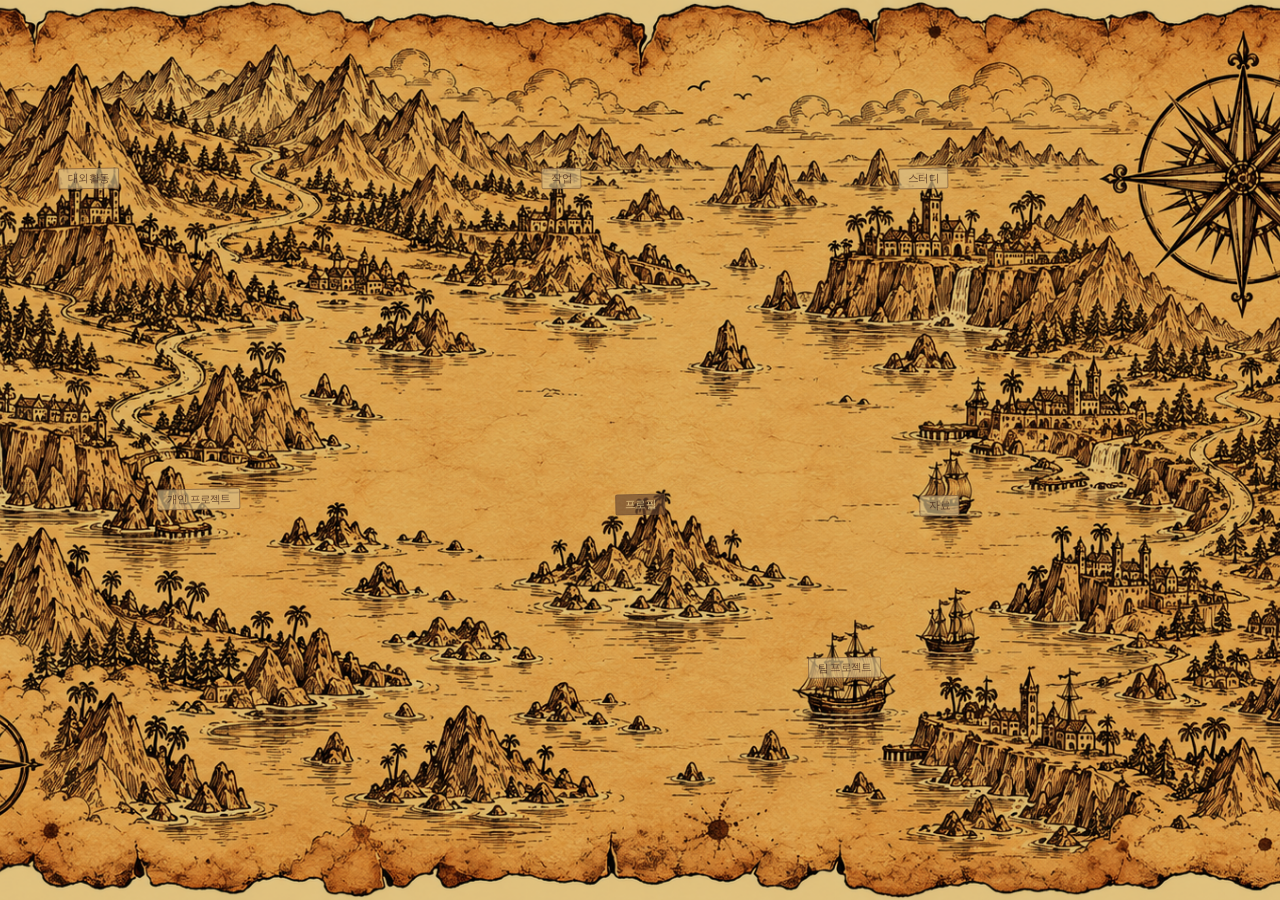
==== commit b7d0d2b7: "fix: align map hover zones with raster viewport" ====
--- a/index.html
+++ b/index.html
@@ -6,7 +6,7 @@
     <meta name="theme-color" content="#101728" />
     <meta name="description" content="보물지도를 따라 프로젝트를 탐방하는 2D 포트폴리오 게임" />
     <title>Dev Sky Archive — Portfolio World</title>
-    <link rel="stylesheet" href="./src/styles.css?map=etched-v14" />
+    <link rel="stylesheet" href="./src/styles.css?map=etched-v16" />
   </head>
   <body>
     <div class="app-shell">
@@ -93,6 +93,6 @@
         </section>
       </main>
     </div>
-    <script type="module" src="./src/app.js?map=etched-v14"></script>
+    <script type="module" src="./src/app.js?map=etched-v16"></script>
   </body>
 </html>
--- a/src/styles.css
+++ b/src/styles.css
@@ -333,11 +333,17 @@
 .treasure-map-compass--large .compass-needle { stroke-width: 2.2; }
 .treasure-map-compass--small { stroke-width: 3.4; }
 .treasure-map-compass--small text { display: none; }
-.treasure-map-landmarks { position: absolute; inset: 0; z-index: 2; }
-.treasure-map-landmark { position: absolute; left: var(--map-x); top: var(--map-y); display: grid; justify-items: center; width: clamp(136px, 14vw, 208px); height: clamp(86px, 9vw, 132px); padding: 0; color: #4d3424; border: 0; background: transparent; cursor: pointer; transform: translate(-50%, -50%); transition: transform .18s ease, filter .18s ease; }
-.treasure-map-landmark:hover, .treasure-map-landmark:focus-visible { z-index: 3; filter: drop-shadow(0 3px 2px rgba(77, 52, 36, .2)); transform: translate(-50%, -50%) scale(1.08) rotate(-1deg); }
+.treasure-map-landmarks { position: absolute; z-index: 2; left: 50%; top: 50%; width: max(100%, calc(100dvh * 1.75)); height: max(100%, calc(100dvw / 1.75)); transform: translate(-50%, -50%); }
+.treasure-map-landmark { position: absolute; left: var(--map-x); top: var(--map-y); display: grid; justify-items: center; width: clamp(112px, 10vw, 150px); height: clamp(72px, 7vw, 100px); padding: 0; color: #4d3424; border: 0; background: transparent; cursor: pointer; transform: translate(-50%, -50%); transition: filter .18s ease; }
+.treasure-map-landmark::before { content: ""; position: absolute; z-index: 1; inset: 20% 8% 0; border: 1px dashed rgba(77, 52, 36, .68); border-radius: 47% 53% 49% 51% / 52% 46% 54% 48%; opacity: 0; mix-blend-mode: multiply; pointer-events: none; transform: rotate(-2deg); transition: opacity .18s ease, transform .18s ease; }
+.treasure-map-landmark:hover, .treasure-map-landmark:focus-visible { z-index: 3; filter: drop-shadow(0 3px 2px rgba(77, 52, 36, .2)); }
+.treasure-map-landmark:hover::before, .treasure-map-landmark:focus-visible::before { opacity: .72; transform: rotate(1deg) scale(1.03); }
 .treasure-map-landmark:hover .treasure-map-landmark__label, .treasure-map-landmark:focus-visible .treasure-map-landmark__label { color: #ead19a; background: rgba(91, 59, 42, .82); border-color: #6b4935; opacity: 1; }
 .treasure-map-landmark:focus-visible { outline: 3px solid #a94737; outline-offset: 7px; border-radius: 4px; }
+.treasure-map-landmark--island { width: clamp(160px, 15vw, 220px); height: clamp(100px, 10vw, 140px); }
+.treasure-map-landmark--settlement { width: clamp(136px, 12vw, 180px); height: clamp(82px, 8vw, 112px); }
+.treasure-map-landmark--ship { width: clamp(112px, 10vw, 150px); height: clamp(68px, 7vw, 96px); }
+.treasure-map-landmark--castle { width: clamp(116px, 10vw, 152px); height: clamp(76px, 7.5vw, 104px); }
 .treasure-map-landmark__label { position: absolute; z-index: 3; left: 50%; top: 0; display: inline-block; max-width: 100%; padding: 4px 9px 3px; color: #5a3d2b; background: rgba(218, 190, 135, .74); border: 1px solid rgba(112, 77, 51, .7); border-radius: 2px; box-shadow: none; mix-blend-mode: multiply; opacity: .9; transition: color .18s ease, background .18s ease, border-color .18s ease, opacity .18s ease; font: 800 clamp(9px, .84vw, 12px)/1.1 "Malgun Gothic", sans-serif; letter-spacing: -.08em; white-space: nowrap; transform: translateX(-50%) rotate(-1deg); }
 .treasure-map-landmark--profile .treasure-map-landmark__label { color: #e9cf92; background: rgba(103, 68, 46, .72); opacity: .9; }
 .treasure-map-hint { display: none; }
@@ -345,7 +351,11 @@
 
 @media (max-width: 760px) {
       .sky-map-wrap { padding: 0; }
-  .treasure-map-landmark { width: 132px; height: 88px; }
+      .treasure-map-landmark { width: 112px; height: 74px; }
+      .treasure-map-landmark--island { width: 148px; height: 96px; }
+      .treasure-map-landmark--settlement { width: 128px; height: 82px; }
+      .treasure-map-landmark--ship { width: 106px; height: 70px; }
+      .treasure-map-landmark--castle { width: 108px; height: 72px; }
   .treasure-map-landmark__label { padding: 5px 7px 4px; font-size: 10px; }
   .treasure-map-compass { transform: translate(130px, 12px) scale(.7); transform-origin: center; }
   .treasure-map-decoration--mountains { transform: scale(.8); transform-origin: center; }
